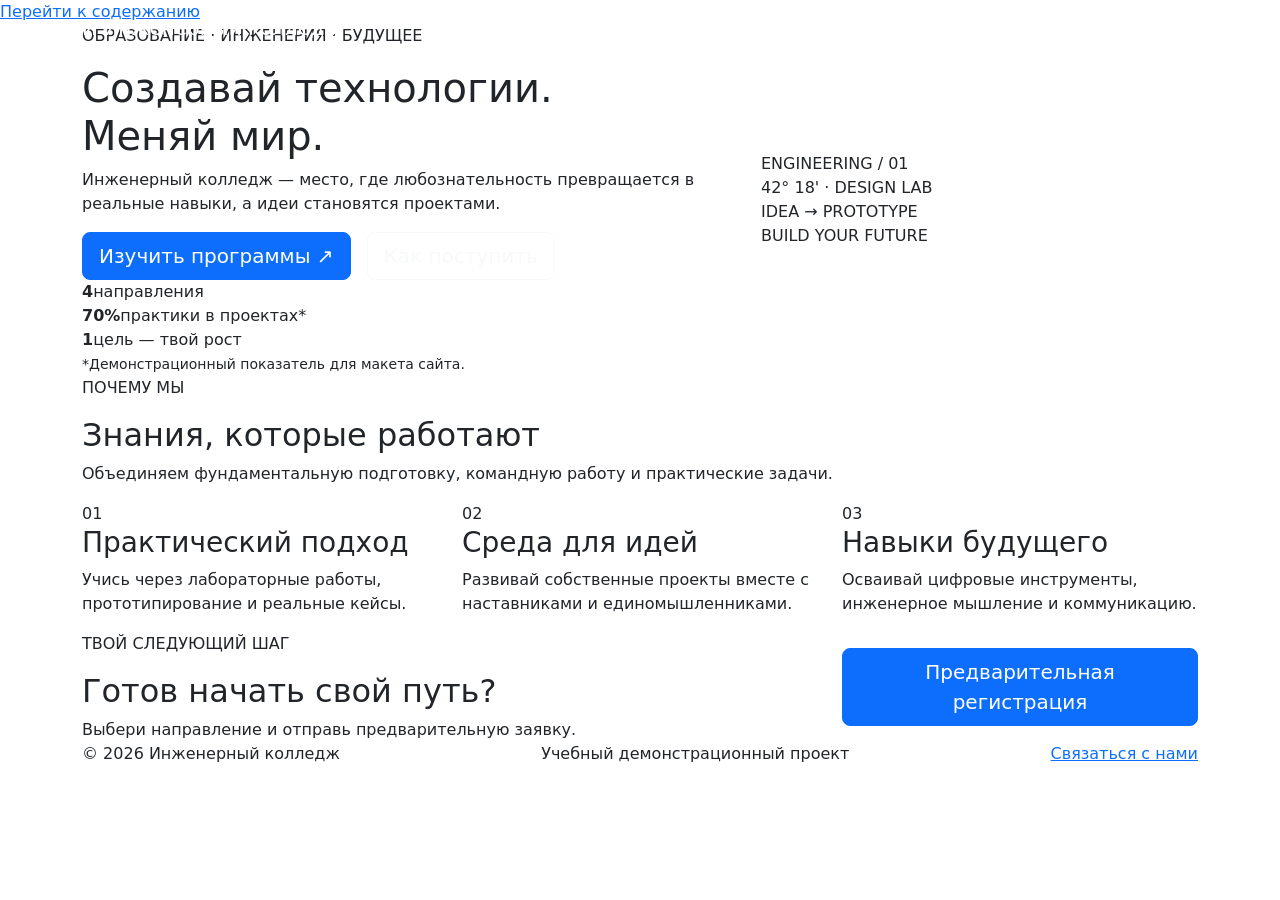
==== index.html @ 64a6ec76 "Add files via upload" ====
<!doctype html>
<html lang="ru">
<head>
  <meta charset="utf-8"><meta name="viewport" content="width=device-width, initial-scale=1">
  <meta name="description" content="Инженерный колледж — образование для технологий будущего.">
  <title>Инженерный колледж — Главная</title>
  <link href="https://cdn.jsdelivr.net/npm/bootstrap@5.3.3/dist/css/bootstrap.min.css" rel="stylesheet">
  <link rel="stylesheet" href="css/styles.css">
</head>
<body>
<a class="skip-link" href="#main">Перейти к содержанию</a>
<nav class="navbar navbar-expand-lg navbar-dark fixed-top site-nav">
  <div class="container"><a class="navbar-brand" href="index.html"><span class="brand-mark">И</span> Инженерный колледж</a>
    <button class="navbar-toggler" type="button" data-bs-toggle="collapse" data-bs-target="#navMenu" aria-controls="navMenu" aria-expanded="false" aria-label="Открыть меню"><span class="navbar-toggler-icon"></span></button>
    <div class="collapse navbar-collapse" id="navMenu"><ul class="navbar-nav ms-auto">
      <li class="nav-item"><a class="nav-link active" aria-current="page" href="index.html">Главная</a></li>
      <li class="nav-item"><a class="nav-link" href="programs.html">Программы</a></li><li class="nav-item"><a class="nav-link" href="admissions.html">Поступление</a></li>
      <li class="nav-item"><a class="nav-link" href="life.html">Студенческая жизнь</a></li><li class="nav-item"><a class="nav-link" href="contacts.html">Контакты</a></li><li class="nav-item"><a class="nav-link nav-cta" href="registration.html">Регистрация</a></li>
    </ul></div>
  </div>
</nav>
<main id="main">
<section class="hero"><div class="container"><div class="row align-items-center g-5">
  <div class="col-lg-7"><p class="eyebrow">ОБРАЗОВАНИЕ · ИНЖЕНЕРИЯ · БУДУЩЕЕ</p><h1>Создавай технологии.<br><span>Меняй мир.</span></h1>
  <p class="hero-lead">Инженерный колледж — место, где любознательность превращается в реальные навыки, а идеи становятся проектами.</p>
  <div class="d-flex flex-wrap gap-3"><a class="btn btn-primary btn-lg" href="programs.html">Изучить программы <span aria-hidden="true">↗</span></a><a class="btn btn-outline-light btn-lg" href="admissions.html">Как поступить</a></div>
  <div class="hero-stats"><div><strong>4</strong><span>направления</span></div><div><strong>70%</strong><span>практики в проектах*</span></div><div><strong>1</strong><span>цель — твой рост</span></div></div>
  <small class="muted-note">*Демонстрационный показатель для макета сайта.</small></div>
  <div class="col-lg-5"><div class="hero-visual" role="img" aria-label="Абстрактная иллюстрация инженерного чертежа"><div class="orbit orbit-one"></div><div class="orbit orbit-two"></div><div class="blueprint"><span class="bp-label">ENGINEERING / 01</span><div class="bp-shape"></div><span class="bp-coordinate">42° 18' · DESIGN LAB</span></div><div class="floating-chip chip-top">IDEA → PROTOTYPE</div><div class="floating-chip chip-bottom">BUILD YOUR FUTURE</div></div></div>
</div></div></section>
<section class="section section-white"><div class="container"><div class="section-heading"><p class="eyebrow">ПОЧЕМУ МЫ</p><h2>Знания, которые работают</h2><p>Объединяем фундаментальную подготовку, командную работу и практические задачи.</p></div>
<div class="row g-4"><div class="col-md-4"><article class="feature-card"><div class="feature-icon">01</div><h3>Практический подход</h3><p>Учись через лабораторные работы, прототипирование и реальные кейсы.</p></article></div><div class="col-md-4"><article class="feature-card"><div class="feature-icon">02</div><h3>Среда для идей</h3><p>Развивай собственные проекты вместе с наставниками и единомышленниками.</p></article></div><div class="col-md-4"><article class="feature-card"><div class="feature-icon">03</div><h3>Навыки будущего</h3><p>Осваивай цифровые инструменты, инженерное мышление и коммуникацию.</p></article></div></div></div></section>
<section class="section section-tint"><div class="container"><div class="row align-items-center g-4"><div class="col-lg-8"><p class="eyebrow">ТВОЙ СЛЕДУЮЩИЙ ШАГ</p><h2>Готов начать свой путь?</h2><p class="mb-0">Выбери направление и отправь предварительную заявку.</p></div><div class="col-lg-4 text-lg-end"><a href="registration.html" class="btn btn-primary btn-lg">Предварительная регистрация</a></div></div></div></section>
</main>
<footer class="site-footer"><div class="container d-flex flex-wrap justify-content-between gap-3"><span>© 2026 Инженерный колледж</span><span>Учебный демонстрационный проект</span><a href="contacts.html">Связаться с нами</a></div></footer>
<script src="https://cdn.jsdelivr.net/npm/bootstrap@5.3.3/dist/js/bootstrap.bundle.min.js"></script><script src="js/main.js"></script>
</body></html>
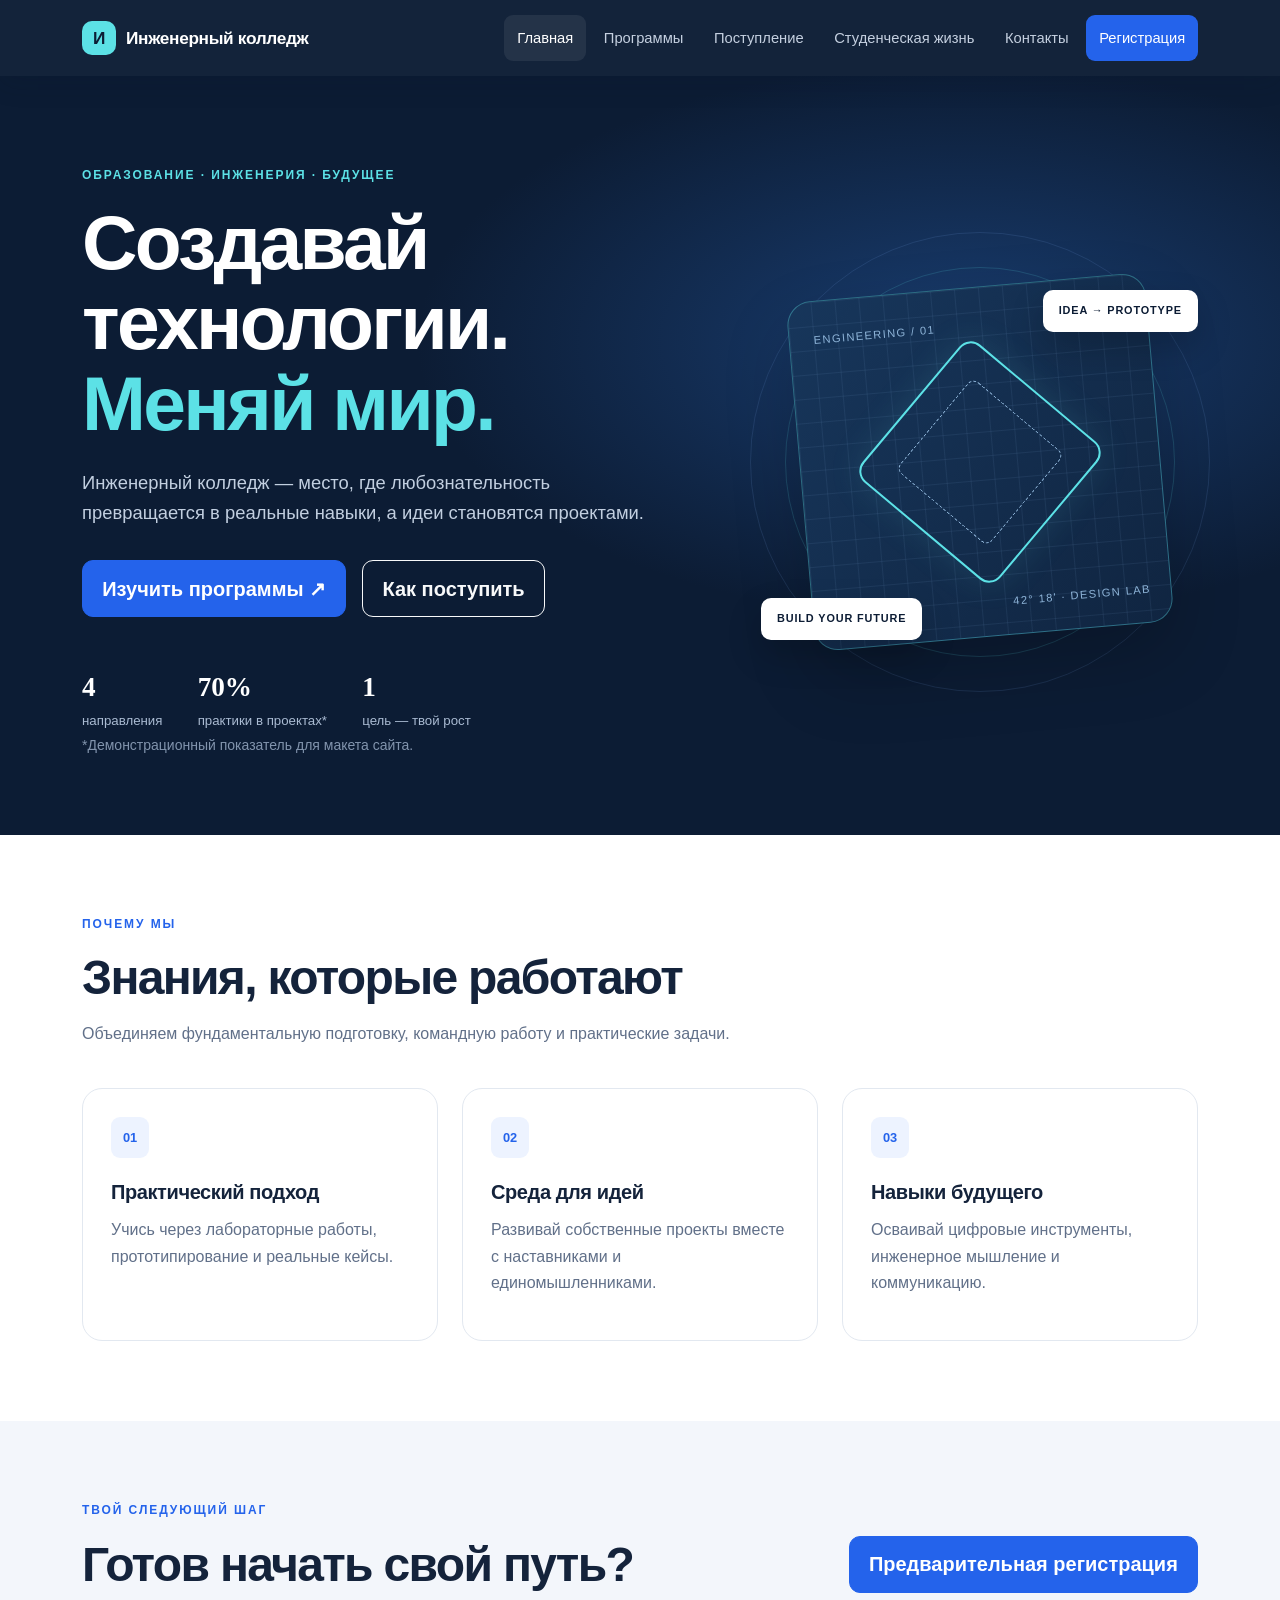
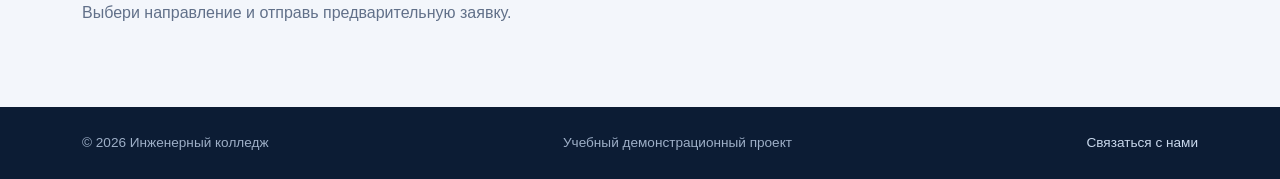
==== commit eae80b5e: "Add files via upload" ====
--- a/css/styles.css
+++ b/css/styles.css
@@ -0,0 +1,6 @@
+@import url('https://fonts.googleapis.com/css2?family=DM+Sans:wght@400;500;600;700&family=Manrope:wght@400;500;600;700;800&display=swap');
+:root{--ink:#14233b;--muted:#617089;--navy:#0c1c34;--blue:#2463eb;--cyan:#5ce1e6;--pale:#f3f6fb;--line:#e2e8f0;--white:#fff;--radius:20px}
+*{box-sizing:border-box}html{scroll-behavior:smooth;scroll-padding-top:90px}body{font-family:'DM Sans',sans-serif;color:var(--ink);line-height:1.65;background:#fff;padding-top:76px}h1,h2,h3,h4,.navbar-brand{font-family:'Manrope',sans-serif;font-weight:750;letter-spacing:-.035em}h1{font-size:clamp(2.7rem,6vw,5.2rem);line-height:1.05}h2{font-size:clamp(1.9rem,4vw,3rem);line-height:1.15}h3{font-size:1.25rem;letter-spacing:-.02em}p{color:var(--muted)}a{color:var(--blue)}a:hover{color:#1748b5}.skip-link{position:absolute;left:-9999px;top:8px;z-index:2000;background:#fff;padding:10px}.skip-link:focus{left:10px}.site-nav{background:rgba(12,28,52,.97);box-shadow:0 8px 24px #06152b20;min-height:76px}.navbar-brand{font-size:1.08rem;letter-spacing:-.02em;display:flex;align-items:center;gap:10px}.brand-mark{display:grid;place-items:center;width:34px;height:34px;border-radius:10px;background:var(--cyan);color:var(--navy);font-weight:900}.navbar-nav{gap:5px}.nav-link{color:#c5d0e0!important;font-size:.92rem;padding:.65rem .8rem!important;border-radius:9px}.nav-link:hover,.nav-link:focus,.nav-link.active{color:#fff!important;background:#ffffff13}.nav-cta{background:var(--blue);color:#fff!important}.nav-cta:hover{background:#3975ff!important}.hero{background:radial-gradient(ellipse at 75% 35%,#193d70 0,transparent 40%),var(--navy);color:#fff;padding:90px 0 76px;overflow:hidden}.hero h1{color:#fff}.hero h1 span{color:var(--cyan)}.eyebrow{font-size:.75rem;letter-spacing:.16em;font-weight:700;color:var(--blue);margin-bottom:1rem}.hero .eyebrow{color:var(--cyan)}.hero-lead{font-size:1.15rem;color:#c2cfe0;max-width:590px;margin:1.5rem 0 2rem}.btn{border-radius:11px;font-weight:650;padding:.78rem 1.2rem}.btn-primary{background:var(--blue);border-color:var(--blue)}.btn-primary:hover,.btn-primary:focus{background:#1748b5;border-color:#1748b5}.btn-outline-light:hover{color:var(--navy)}.hero-stats{display:flex;gap:2.2rem;margin-top:3rem}.hero-stats div{display:flex;flex-direction:column}.hero-stats strong{font-family:Manrope;font-size:1.7rem;color:#fff}.hero-stats span{font-size:.83rem;color:#aabbd2}.muted-note{color:#8294ad}.hero-visual{height:420px;position:relative;display:grid;place-items:center}.blueprint{width:min(360px,90%);height:350px;border:1px solid #5ce1e65c;border-radius:24px;background:linear-gradient(135deg,#17365b,#102541);position:relative;box-shadow:0 30px 70px #0003;transform:rotate(-5deg);padding:24px;overflow:hidden}.blueprint:before{content:'';position:absolute;inset:0;background-image:linear-gradient(#7da6d51a 1px,transparent 1px),linear-gradient(90deg,#7da6d51a 1px,transparent 1px);background-size:24px 24px}.bp-label,.bp-coordinate{position:relative;color:#8eb4d8;font-size:.7rem;letter-spacing:.12em}.bp-coordinate{position:absolute;bottom:24px;right:20px}.bp-shape{position:absolute;width:180px;height:180px;border:2px solid var(--cyan);left:calc(50% - 90px);top:calc(50% - 90px);transform:rotate(45deg);border-radius:15px;box-shadow:0 0 35px #5ce1e620}.bp-shape:after{content:'';position:absolute;inset:28px;border:1px dashed #8eb4d8;border-radius:8px}.orbit{position:absolute;border:1px solid #5ce1e62b;border-radius:50%;width:390px;height:390px}.orbit-two{width:460px;height:460px;border-color:#8ab5ff20}.floating-chip{position:absolute;background:#fff;color:var(--navy);font-size:.68rem;font-weight:800;letter-spacing:.08em;padding:12px 16px;border-radius:10px;box-shadow:0 15px 35px #0003}.chip-top{top:38px;right:0}.chip-bottom{bottom:32px;left:0}.section{padding:80px 0}.section-white{background:#fff}.section-tint{background:var(--pale)}.section-heading{max-width:680px;margin-bottom:2.5rem}.section-heading h2{margin-bottom:1rem}.feature-card{height:100%;border:1px solid var(--line);border-radius:var(--radius);padding:28px;background:#fff;transition:transform .2s,box-shadow .2s}.feature-card:hover{transform:translateY(-4px);box-shadow:0 16px 35px #152c4a0c}.feature-icon{font-weight:800;color:var(--blue);font-size:.8rem;background:#edf3ff;border-radius:9px;padding:10px 12px;display:inline-block;margin-bottom:1.4rem}.feature-card h3{margin-bottom:.8rem}.page-hero{padding:65px 0 55px;background:var(--pale);border-bottom:1px solid var(--line)}.page-hero h1{font-size:clamp(2.4rem,5vw,4rem);margin-bottom:1rem}.page-lead{max-width:700px;font-size:1.1rem;margin:0}.program-card{height:100%;border:1px solid var(--line);border-radius:var(--radius);padding:25px;background:white;transition:.2s}.program-card:hover{border-color:#a9c2ff;box-shadow:0 15px 35px #183d7710;transform:translateY(-3px)}.program-number{font-size:.7rem;color:#8290a5;font-weight:800;letter-spacing:.1em}.program-symbol{display:grid;place-items:center;width:58px;height:58px;background:#edf3ff;color:var(--blue);font-size:1.8rem;border-radius:16px;margin:1.4rem 0}.program-card h3{min-height:3rem}.program-card a{font-weight:700;text-decoration:none}.btn-filter{border:1px solid var(--line);background:#fff;color:var(--ink);border-radius:30px;padding:.55rem 1rem}.btn-filter.active,.btn-filter:hover{background:var(--navy);color:white;border-color:var(--navy)}.admission-steps{display:grid;grid-template-columns:repeat(2,minmax(0,1fr));gap:20px}.admission-steps article{display:flex;gap:20px;padding:25px;border:1px solid var(--line);border-radius:16px}.admission-steps article>span{color:var(--blue);font-weight:800;font-size:1.1rem}.admission-steps h3{margin-bottom:.5rem}.admission-steps p{margin:0}.tuition-table{border-color:var(--line)}.tuition-table thead th{background:var(--navy);color:#fff;padding:15px}.tuition-table td{padding:14px}.notice-card{padding:18px 20px;background:#edf3ff;border-left:4px solid var(--blue);border-radius:12px;color:var(--ink)}.notice-card p{margin-top:.5rem}.life-card{height:100%;border:1px solid var(--line);border-radius:var(--radius);overflow:hidden}.life-art{height:180px;display:grid;place-items:center;font-size:5rem;font-weight:700}.art-blue{background:#e8efff;color:#2463eb}.art-orange{background:#fff0df;color:#d97706}.art-green{background:#e5f7ed;color:#16834b}.life-content{padding:24px}.tag{font-size:.7rem;letter-spacing:.1em;font-weight:800;color:var(--blue)}.life-content h3{margin:.7rem 0}.news-list{border-top:1px solid var(--line)}.news-list article{display:grid;grid-template-columns:160px 1fr auto;gap:24px;padding:24px 0;border-bottom:1px solid var(--line);align-items:start}.news-list time{color:var(--blue);font-size:.88rem;font-weight:700}.news-list h3{margin-bottom:.5rem}.news-list p{margin:0}.news-label{font-size:.7rem;font-weight:800;letter-spacing:.1em;color:#8491a4}.contact-detail{display:flex;gap:15px;margin:25px 0}.contact-icon{width:44px;height:44px;display:grid;place-items:center;background:#edf3ff;color:var(--blue);border-radius:12px;font-size:1.2rem}.contact-detail p{margin:.25rem 0}.form-panel{background:#fff;border:1px solid var(--line);border-radius:22px;padding:clamp(22px,4vw,38px);box-shadow:0 20px 55px #183d7708}.form-label,legend{font-weight:700;color:var(--ink);font-size:.92rem}.form-control,.form-select{border-color:#d8e0ec;border-radius:10px;min-height:47px;color:var(--ink)}textarea.form-control{min-height:unset}.form-control:focus,.form-select:focus,.form-check-input:focus{border-color:#6b95ff;box-shadow:0 0 0 .22rem #2463eb20}.form-check-input{border-color:#b9c6d8}.form-check-input:checked{background-color:var(--blue);border-color:var(--blue)}.form-topline{display:flex;justify-content:space-between;align-items:center;margin-bottom:1.4rem}.form-status{font-weight:650}.form-status.success{color:#137a43;background:#e8f7ef;padding:12px 14px;border-radius:10px}.form-status.error{color:#b42318}.mini-steps p{display:flex;align-items:center;gap:12px;color:var(--ink);font-weight:650}.mini-steps span{display:grid;place-items:center;width:30px;height:30px;background:#edf3ff;color:var(--blue);border-radius:50%;font-size:.75rem}.site-footer{background:var(--navy);padding:25px 0;color:#9eafc7;font-size:.85rem}.site-footer a{color:#c9d8ec;text-decoration:none}.site-footer a:hover{text-decoration:underline}
+@media(max-width:991.98px){.navbar-nav{padding:12px 0}.nav-link{padding:.6rem .8rem!important}.hero{padding:65px 0}.hero-visual{height:360px}.hero-stats{gap:1.5rem}.hero-stats strong{font-size:1.4rem}}
+@media(max-width:767.98px){body{padding-top:70px}.site-nav{min-height:70px}.hero{padding:55px 0}.hero-visual{height:330px;margin-top:10px}.blueprint{height:300px}.orbit{width:300px;height:300px}.orbit-two{width:350px;height:350px}.hero-stats{gap:1rem;flex-wrap:wrap}.hero-stats strong{font-size:1.3rem}.hero-stats span{font-size:.72rem}.section{padding:60px 0}.page-hero{padding:48px 0 40px}.admission-steps{grid-template-columns:1fr}.news-list article{grid-template-columns:1fr;gap:8px}.news-label{display:none}.form-panel{padding:22px}.form-topline{align-items:flex-start;gap:10px;flex-wrap:wrap}}
+@media(prefers-reduced-motion:reduce){html{scroll-behavior:auto}*,*:before,*:after{transition:none!important;animation:none!important}}
